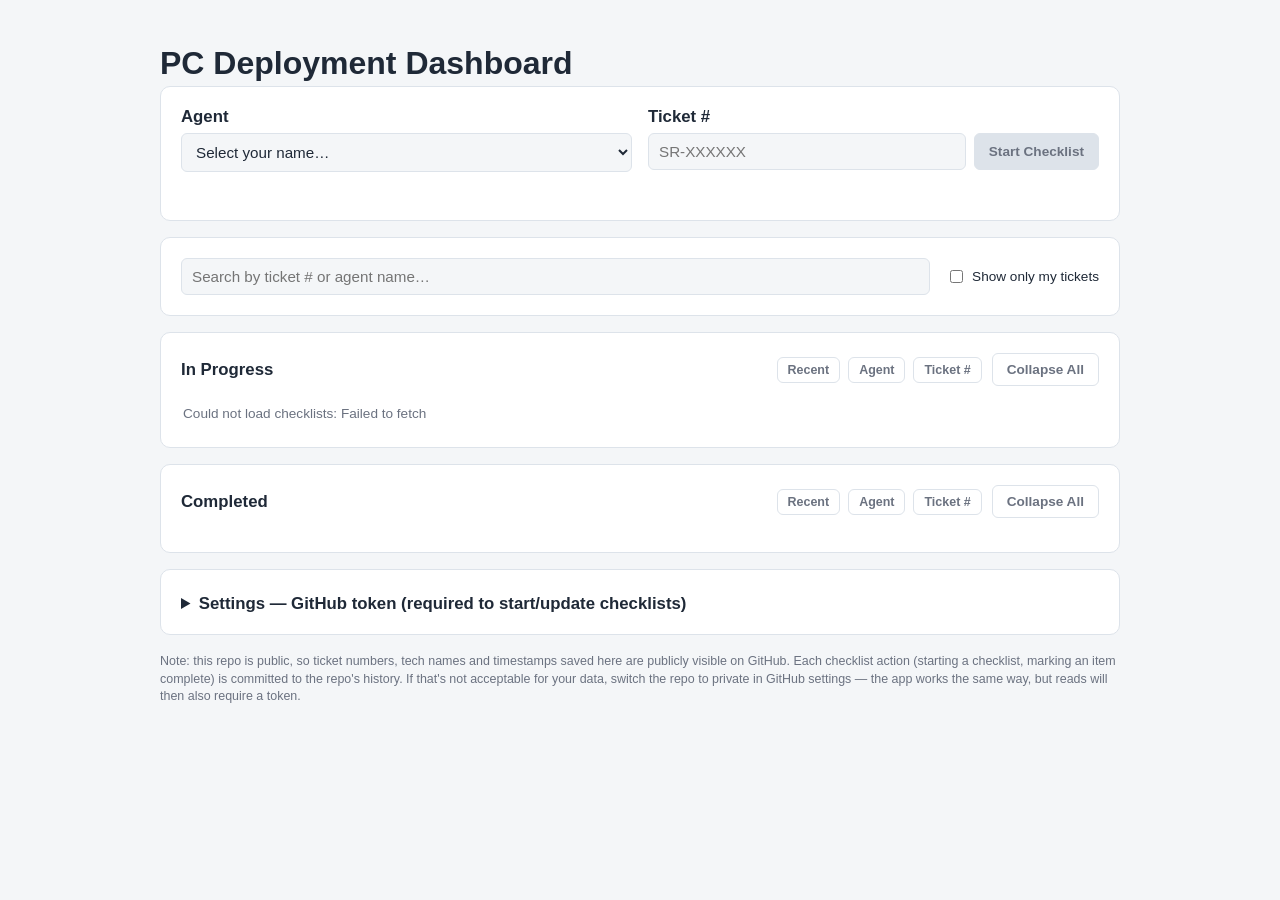
==== index.html @ 16d30207 "Add delete/search/filter/accessibility improvements - Group headers are real, keyboard-focusable <bu" ====
<!DOCTYPE html>
<html lang="en">
<head>
<meta charset="UTF-8">
<meta name="viewport" content="width=device-width, initial-scale=1.0">
<title>PC Deployment Dashboard</title>
<link rel="stylesheet" href="assets/style.css?v=4">
</head>
<body>
<div class="wrap">
  <h1>PC Deployment Dashboard</h1>

  <div class="card">
    <div class="top-row">
      <div class="top-col">
        <label class="field-label" for="techName">Agent</label>
        <select id="techName">
          <option value="">Select your name…</option>
        </select>
      </div>

      <div class="top-col">
        <label class="field-label" for="ticketInput">Ticket #</label>
        <div class="input-with-btn">
          <input type="text" id="ticketInput" placeholder="SR-XXXXXX">
          <button id="startBtn" type="button" disabled>Start Checklist</button>
        </div>
        <div class="empty-note" id="ticketPreview"></div>
        <span id="startError" class="error-note"></span>
      </div>

    </div>
  </div>

  <div class="card">
    <div class="search-row">
      <input type="text" id="searchInput" placeholder="Search by ticket # or agent name…">
      <label class="checkbox-label">
        <input type="checkbox" id="myTicketsOnly">
        Show only my tickets
      </label>
    </div>
  </div>

  <div class="card">
    <div class="section-header-row">
      <h2 id="inProgressHeading">In Progress</h2>
      <div class="section-controls">
        <div class="sort-buttons small" data-section="inProgress">
          <button type="button" class="sort-btn" data-sort="recent">Recent</button>
          <button type="button" class="sort-btn" data-sort="tech">Agent</button>
          <button type="button" class="sort-btn" data-sort="ticket">Ticket #</button>
        </div>
        <button class="secondary" type="button" id="inProgressToggleAllBtn">Collapse All</button>
      </div>
    </div>
    <ul class="ticket-list" id="inProgressList"></ul>
    <div class="empty-note" id="inProgressEmpty" style="display:none;">Nothing in Progress right now.</div>
  </div>

  <div class="card">
    <div class="section-header-row">
      <h2 id="completedHeading">Completed</h2>
      <div class="section-controls">
        <div class="sort-buttons small" data-section="completed">
          <button type="button" class="sort-btn" data-sort="recent">Recent</button>
          <button type="button" class="sort-btn" data-sort="tech">Agent</button>
          <button type="button" class="sort-btn" data-sort="ticket">Ticket #</button>
        </div>
        <button class="secondary" type="button" id="completedToggleAllBtn">Collapse All</button>
      </div>
    </div>
    <ul class="ticket-list" id="completedList"></ul>
    <div class="empty-note" id="completedEmpty" style="display:none;">No completed checklists yet.</div>
  </div>

  <div class="card">
    <details class="settings">
      <summary>Settings &mdash; GitHub token (required to start/update checklists)</summary>
      <p>
        Reads work without a token since this repo is public. To create or update a checklist, each tech needs a
        GitHub <strong>fine-grained personal access token</strong> scoped only to this repository with
        <strong>Contents: Read and write</strong> permission. Create one at
        <a href="https://github.com/settings/personal-access-tokens/new" target="_blank" rel="noopener">github.com/settings/personal-access-tokens/new</a>,
        then paste it below. It is stored only in this browser's local storage, never sent anywhere except to GitHub's API.
      </p>
      <label class="field-label" for="tokenInput">GitHub token</label>
      <input type="password" id="tokenInput" placeholder="github_pat_...">
      <div class="actions-row" style="margin-top:12px;">
        <span id="tokenStatus" class="empty-note"></span>
        <button class="secondary" id="saveTokenBtn" type="button">Save token</button>
      </div>
    </details>
  </div>

  <p class="footnote" id="statusNote"></p>
  <p class="footnote">
    Note: this repo is public, so ticket numbers, tech names and timestamps saved here are publicly visible on GitHub.
    Each checklist action (starting a checklist, marking an item complete) is committed to the repo's history.
    If that's not acceptable for your data, switch the repo to private in GitHub settings &mdash; the app works the
    same way, but reads will then also require a token.
  </p>
</div>

<script src="assets/github-store.js?v=3"></script>
<script src="assets/pc-deployment-items.js?v=2"></script>
<script src="assets/staff.js?v=2"></script>
<script>
  const techInput = document.getElementById('techName');
  STAFF_NAMES.forEach((name) => {
    const opt = document.createElement('option');
    opt.value = name;
    opt.textContent = name;
    techInput.appendChild(opt);
  });

  const tokenInput = document.getElementById('tokenInput');
  const tokenStatus = document.getElementById('tokenStatus');
  function refreshTokenStatus() {
    tokenStatus.textContent = PCStore.getToken() ? 'Token saved in this browser.' : 'No token saved — reads only.';
  }
  tokenInput.value = PCStore.getToken();
  refreshTokenStatus();
  document.getElementById('saveTokenBtn').addEventListener('click', () => {
    PCStore.setToken(tokenInput.value.trim());
    refreshTokenStatus();
  });

  const startError = document.getElementById('startError');
  const statusNote = document.getElementById('statusNote');

  function timeAgo(iso) {
    if (!iso) return '';
    return new Date(iso).toLocaleString();
  }

  function renderTicketRow(entry, hideAgent) {
    const a = document.createElement('a');
    a.className = 'ticket-row' + (entry.status === 'completed' ? ' completed' : '');
    a.href = `checklist.html?ticket=${encodeURIComponent(entry.ticket)}`;

    const left = document.createElement('div');
    const id = document.createElement('div');
    id.className = 'ticket-id';
    id.textContent = entry.ticket;
    left.appendChild(id);
    const sub = document.createElement('div');
    sub.className = 'ticket-sub';
    const doneCount = `${entry.doneCount || 0}/${entry.totalCount || PC_DEPLOYMENT_ITEMS.length} done`;
    const startedBy = `started by ${entry.createdBy || 'unknown'}`;
    const updated = `updated ${timeAgo(entry.updatedAt)}`;
    sub.textContent = [doneCount, ...(hideAgent ? [] : [startedBy]), updated].join(' · ');
    left.appendChild(sub);
    a.appendChild(left);

    const badge = document.createElement('span');
    badge.className = 'badge ' + (entry.status === 'completed' ? 'completed' : 'in-progress');
    badge.textContent = entry.status === 'completed' ? 'Completed' : 'In Progress';
    a.appendChild(badge);

    return a;
  }

  const sortState = { inProgress: 'tech', completed: 'tech' };
  const sectionExpandDefault = { inProgress: true, completed: false };

  function setActiveSortButtons() {
    document.querySelectorAll('.sort-buttons[data-section]').forEach((group) => {
      const section = group.dataset.section;
      group.querySelectorAll('.sort-btn').forEach((btn) => {
        btn.classList.toggle('active', btn.dataset.sort === sortState[section]);
      });
    });
  }

  function updateToggleAllLabel(sectionKey) {
    const btn = document.getElementById(sectionKey + 'ToggleAllBtn');
    btn.style.display = sortState[sectionKey] === 'tech' ? '' : 'none';
    btn.textContent = sectionExpandDefault[sectionKey] ? 'Collapse All' : 'Expand All';
  }

  const inProgressList = document.getElementById('inProgressList');
  const completedList = document.getElementById('completedList');
  let cached = { inProgress: [], completed: [] };

  const groupExpanded = {};
  function isGroupExpanded(sectionKey, agent) {
    const key = sectionKey + '::' + agent;
    if (!(key in groupExpanded)) groupExpanded[key] = sectionExpandDefault[sectionKey];
    return groupExpanded[key];
  }
  function toggleGroupExpanded(sectionKey, agent) {
    groupExpanded[sectionKey + '::' + agent] = !isGroupExpanded(sectionKey, agent);
    renderAll();
  }
  function setSectionExpandAll(sectionKey, expanded) {
    Object.keys(groupExpanded).forEach((key) => {
      if (key.startsWith(sectionKey + '::')) groupExpanded[key] = expanded;
    });
    sectionExpandDefault[sectionKey] = expanded;
    renderAll();
  }

  function renderList(container, entries, sortBy, sectionKey) {
    container.innerHTML = '';
    if (sortBy === 'tech') {
      const sorted = entries.slice().sort((a, b) => {
        const techCompare = (a.createdBy || '').localeCompare(b.createdBy || '');
        if (techCompare !== 0) return techCompare;
        return (b.updatedAt || '').localeCompare(a.updatedAt || '');
      });
      const groups = {};
      sorted.forEach((entry) => {
        const tech = entry.createdBy || 'Unknown';
        (groups[tech] = groups[tech] || []).push(entry);
      });
      Object.keys(groups).forEach((tech) => {
        const groupEntries = groups[tech];
        const expanded = isGroupExpanded(sectionKey, tech);
        const header = document.createElement('button');
        header.type = 'button';
        header.className = 'group-header group-header-toggle';
        header.textContent = `${expanded ? '▾' : '▸'} ${tech} (${groupEntries.length})`;
        header.setAttribute('aria-expanded', String(expanded));
        header.addEventListener('click', () => toggleGroupExpanded(sectionKey, tech));
        container.appendChild(header);
        if (expanded) {
          groupEntries.forEach((entry) => container.appendChild(renderTicketRow(entry, true)));
        }
      });
    } else if (sortBy === 'ticket') {
      entries
        .slice()
        .sort((a, b) => (a.ticket || '').localeCompare(b.ticket || ''))
        .forEach((entry) => container.appendChild(renderTicketRow(entry)));
    } else {
      entries
        .slice()
        .sort((a, b) => (b.updatedAt || '').localeCompare(a.updatedAt || ''))
        .forEach((entry) => container.appendChild(renderTicketRow(entry)));
    }
  }

  const searchInput = document.getElementById('searchInput');
  const myTicketsOnly = document.getElementById('myTicketsOnly');

  function applyFilters(list) {
    let filtered = list;
    if (myTicketsOnly.checked && techInput.value) {
      filtered = filtered.filter((c) => c.createdBy === techInput.value);
    }
    const q = searchInput.value.trim().toLowerCase();
    if (q) {
      filtered = filtered.filter((c) =>
        c.ticket.toLowerCase().includes(q) || (c.createdBy || '').toLowerCase().includes(q)
      );
    }
    return filtered;
  }

  function updateEmptyNote(id, filteredLen, cachedLen, defaultMsg) {
    const el = document.getElementById(id);
    el.style.display = filteredLen ? 'none' : 'block';
    el.textContent = !filteredLen && cachedLen ? 'No tickets match your search/filter.' : defaultMsg;
  }

  function renderAll() {
    setActiveSortButtons();
    updateToggleAllLabel('inProgress');
    updateToggleAllLabel('completed');
    const filteredInProgress = applyFilters(cached.inProgress);
    const filteredCompleted = applyFilters(cached.completed);
    document.getElementById('inProgressHeading').textContent = `In Progress (${filteredInProgress.length})`;
    document.getElementById('completedHeading').textContent = `Completed (${filteredCompleted.length})`;
    renderList(inProgressList, filteredInProgress, sortState.inProgress, 'inProgress');
    renderList(completedList, filteredCompleted, sortState.completed, 'completed');
    updateEmptyNote('inProgressEmpty', filteredInProgress.length, cached.inProgress.length, 'Nothing in Progress right now.');
    updateEmptyNote('completedEmpty', filteredCompleted.length, cached.completed.length, 'No completed checklists yet.');
  }

  searchInput.addEventListener('input', renderAll);
  myTicketsOnly.addEventListener('change', renderAll);

  document.querySelectorAll('.sort-buttons[data-section] .sort-btn').forEach((btn) => {
    btn.addEventListener('click', () => {
      const section = btn.closest('.sort-buttons[data-section]').dataset.section;
      sortState[section] = btn.dataset.sort;
      loadDashboard();
    });
  });

  ['inProgress', 'completed'].forEach((section) => {
    document.getElementById(section + 'ToggleAllBtn').addEventListener('click', () => {
      setSectionExpandAll(section, !sectionExpandDefault[section]);
    });
  });

  async function loadDashboard() {
    statusNote.textContent = 'Loading checklists from GitHub…';
    try {
      const index = await PCStore.loadIndex();
      const checklists = index.checklists || [];
      cached.inProgress = checklists.filter((c) => c.status !== 'completed');
      cached.completed = checklists.filter((c) => c.status === 'completed');
      renderAll();
      statusNote.textContent = `Last refreshed ${new Date().toLocaleString()}.`;
    } catch (e) {
      statusNote.textContent = '';
      startError.textContent = '';
      document.getElementById('inProgressEmpty').textContent = `Could not load checklists: ${e.message}`;
      document.getElementById('inProgressEmpty').style.display = 'block';
    }
  }

  window.addEventListener('focus', loadDashboard);

  const ticketInput = document.getElementById('ticketInput');
  const ticketPreview = document.getElementById('ticketPreview');
  function buildTicketId() {
    const tech = techInput.value.trim();
    const num = ticketInput.value.trim();
    if (!tech || !num) return '';
    return PCStore.sanitizeTicket(`${tech}-${num}`);
  }
  const startBtn = document.getElementById('startBtn');
  function updateStartButtonState() {
    startBtn.disabled = !buildTicketId();
  }
  function updateTicketPreview() {
    const id = buildTicketId();
    ticketPreview.textContent = id ? `Will be saved as: ${id}` : '';
    updateStartButtonState();
  }
  techInput.addEventListener('change', updateTicketPreview);
  ticketInput.addEventListener('input', updateTicketPreview);
  updateStartButtonState();

  function findSimilarTickets(numRaw, excludeTicket) {
    const digits = (numRaw.match(/\d+/g) || []).join('');
    if (!digits) return [];
    return [...cached.inProgress, ...cached.completed].filter((c) => {
      if (c.ticket === excludeTicket) return false;
      const cDigits = (c.ticket.match(/\d+/g) || []).join('');
      return cDigits && cDigits === digits;
    });
  }

  startBtn.addEventListener('click', async () => {
    startError.textContent = '';
    const tech = techInput.value.trim();
    const ticket = buildTicketId();

    if (!tech) { startError.textContent = 'Enter your name first.'; return; }
    if (!ticket) { startError.textContent = 'Enter a valid ticket number.'; return; }
    if (!PCStore.getToken()) { startError.textContent = 'Add a GitHub token in Settings to start a checklist.'; return; }

    const btn = startBtn;
    btn.disabled = true;
    btn.textContent = 'Working…';
    try {
      const existing = await PCStore.loadChecklist(ticket);
      if (!existing) {
        const similar = findSimilarTickets(ticketInput.value.trim(), ticket);
        if (similar.length) {
          const list = similar.map((c) => `${c.ticket} (started by ${c.createdBy || 'unknown'})`).join(', ');
          if (!confirm(`A similar ticket number already exists: ${list}. Start a new checklist anyway?`)) {
            btn.textContent = 'Start Checklist';
            updateStartButtonState();
            return;
          }
        }
        const now = new Date().toISOString();
        const defaultItems = PC_DEPLOYMENT_ITEMS.map((i) => ({ ...i, done: false, by: null, at: null }));
        await PCStore.saveChecklist(
          ticket,
          () => ({ ticket, createdBy: tech, createdAt: now, items: defaultItems }),
          `Start checklist ${ticket}`
        );
        await PCStore.upsertIndexEntry({
          ticket,
          status: 'in_progress',
          createdBy: tech,
          createdAt: now,
          updatedAt: now,
          doneCount: 0,
          totalCount: defaultItems.length,
        });
      }
      window.location.href = `checklist.html?ticket=${encodeURIComponent(ticket)}`;
    } catch (e) {
      startError.textContent = e.message;
    } finally {
      btn.textContent = 'Start Checklist';
      updateStartButtonState();
    }
  });

  loadDashboard();
</script>
</body>
</html>
---- assets/style.css ----
:root {
  --bg: #f4f6f8;
  --card-bg: #ffffff;
  --border: #dde3ea;
  --text: #1f2937;
  --muted: #6b7280;
  --accent: #2563eb;
  --accent-dark: #1d4ed8;
  --done-bg: #ecfdf5;
  --done-border: #10b981;
  --done-text: #047857;
  --warn-bg: #fffbeb;
  --warn-border: #f59e0b;
  --warn-text: #b45309;
  --error-text: #dc2626;
}
@media (prefers-color-scheme: dark) {
  :root {
    --bg: #111827;
    --card-bg: #1f2937;
    --border: #374151;
    --text: #f3f4f6;
    --muted: #9ca3af;
    --accent: #3b82f6;
    --accent-dark: #60a5fa;
    --done-bg: #052e21;
    --done-border: #10b981;
    --done-text: #34d399;
    --warn-bg: #3f2d07;
    --warn-border: #f59e0b;
    --warn-text: #fbbf24;
    --error-text: #f87171;
  }
}
* { box-sizing: border-box; }
body {
  margin: 0;
  padding: 24px;
  font-family: -apple-system, BlinkMacSystemFont, "Segoe UI", Roboto, Helvetica, Arial, sans-serif;
  background: var(--bg);
  color: var(--text);
}
.wrap { max-width: 960px; margin: 0 auto; }
h1 { font-size: 2rem; margin-bottom: 4px; }
.subtitle { color: var(--muted); margin-top: 0; margin-bottom: 20px; font-size: 0.9rem; }
a { color: var(--accent); }

.card {
  background: var(--card-bg);
  border: 1px solid var(--border);
  border-radius: 10px;
  padding: 20px;
  margin-bottom: 16px;
}
.card h2 { font-size: 1.05rem; margin-top: 0; margin-bottom: 14px; }

.top-row { display: flex; gap: 16px; flex-wrap: wrap; }
.top-col { flex: 1; min-width: 170px; }

label.field-label {
  display: block;
  font-size: 1.05rem;
  font-weight: 700;
  color: var(--text);
  margin-bottom: 6px;
}
input[type="text"], input[type="email"], input[type="password"] {
  width: 100%;
  padding: 9px 10px;
  border: 1px solid var(--border);
  border-radius: 6px;
  background: var(--bg);
  color: var(--text);
  font-size: 0.95rem;
}
select {
  width: 100%;
  padding: 9px 10px;
  border: 1px solid var(--border);
  border-radius: 6px;
  background: var(--bg);
  color: var(--text);
  font-size: 0.95rem;
}

.progress-row { display: flex; align-items: center; gap: 12px; margin-bottom: 4px; }
.progress-track { flex: 1; height: 8px; border-radius: 4px; background: var(--border); overflow: hidden; }
.progress-fill { height: 100%; background: var(--accent); width: 0%; transition: width 0.25s ease; }
.progress-label { font-size: 0.85rem; color: var(--muted); white-space: nowrap; }

ul.checklist, ul.ticket-list { list-style: none; margin: 0; padding: 0; }
.item {
  display: flex;
  align-items: flex-start;
  justify-content: space-between;
  gap: 12px;
  padding: 14px;
  border: 1px solid var(--border);
  border-radius: 8px;
  margin-bottom: 10px;
  background: var(--bg);
}
.item.done { background: var(--done-bg); border-color: var(--done-border); }
.item-main { flex: 1; }
.item-text { font-size: 0.95rem; }
.item-meta { margin-top: 6px; font-size: 0.78rem; color: var(--done-text); display: none; }
.item.done .item-meta { display: block; }
.item-tag {
  display: inline-block;
  margin-top: 6px;
  font-size: 0.72rem;
  font-weight: 600;
  background: var(--warn-bg);
  color: var(--warn-text);
  border: 1px solid var(--warn-border);
  border-radius: 4px;
  padding: 1px 7px;
}
.item-step { margin-top: 6px; font-size: 0.86rem; color: var(--muted); line-height: 1.45; }
.item-steps { margin: 6px 0 0; padding-left: 18px; font-size: 0.86rem; color: var(--muted); line-height: 1.55; }
.item-steps li { margin-bottom: 2px; }
.item-links { margin-top: 8px; display: flex; flex-wrap: wrap; gap: 12px; }
.item-links a { font-size: 0.8rem; }

.ticket-row {
  display: flex;
  align-items: center;
  justify-content: space-between;
  gap: 12px;
  padding: 12px 14px;
  border: 1px solid var(--border);
  border-radius: 8px;
  margin-bottom: 8px;
  background: var(--bg);
  text-decoration: none;
  color: inherit;
}
.ticket-row:hover { border-color: var(--accent); }
.ticket-id { font-weight: 600; font-size: 0.95rem; }
.ticket-sub { font-size: 0.78rem; color: var(--muted); margin-top: 2px; }
.ticket-row.completed .ticket-id { color: var(--done-text); }
.badge {
  font-size: 0.72rem;
  font-weight: 700;
  padding: 3px 8px;
  border-radius: 999px;
  white-space: nowrap;
}
.badge.in-progress { background: var(--warn-bg); color: var(--warn-text); border: 1px solid var(--warn-border); }
.badge.completed { background: var(--done-bg); color: var(--done-text); border: 1px solid var(--done-border); }

.group-header {
  font-size: 0.78rem;
  font-weight: 700;
  color: var(--text);
  text-transform: uppercase;
  letter-spacing: 0.03em;
  margin: 16px 0 6px;
}
.group-header:first-child { margin-top: 0; }
.group-header-toggle {
  cursor: pointer;
  user-select: none;
  display: block;
  width: 100%;
  text-align: left;
  background: none;
  border: none;
  padding: 0;
  font-family: inherit;
}
.group-header-toggle:hover { color: var(--text); }
.group-header-toggle:focus-visible { outline: 2px solid var(--accent); outline-offset: 2px; }

button {
  font-size: 0.85rem;
  font-weight: 600;
  padding: 8px 14px;
  border-radius: 6px;
  border: 1px solid var(--accent);
  background: var(--accent);
  color: white;
  cursor: pointer;
  white-space: nowrap;
}
button:hover { background: var(--accent-dark); border-color: var(--accent-dark); }
button:disabled { background: transparent; color: var(--done-text); border-color: var(--done-border); cursor: default; }
button.secondary { background: transparent; color: var(--muted); border-color: var(--border); }
button.secondary:hover { background: var(--border); color: var(--text); }
button.danger { background: transparent; color: var(--error-text); border-color: var(--error-text); }
button.danger:hover { background: var(--error-text); color: white; }

.input-with-btn { display: flex; gap: 8px; align-items: stretch; }
.input-with-btn input { flex: 1; }
#startBtn:disabled { background: var(--border); color: var(--muted); border-color: var(--border); cursor: not-allowed; }

.actions-row { display: flex; justify-content: space-between; align-items: center; gap: 12px; flex-wrap: wrap; }

.sort-buttons { display: flex; gap: 8px; }
.sort-btn {
  flex: 1;
  background: transparent;
  color: var(--muted);
  border: 1px solid var(--border);
}
.sort-btn:hover { background: var(--border); color: var(--text); }
.sort-btn.active { background: var(--accent); color: white; border-color: var(--accent); }

.sort-buttons.small .sort-btn { padding: 5px 10px; font-size: 0.78rem; flex: none; }

.search-row { display: flex; align-items: center; gap: 16px; flex-wrap: wrap; }
.search-row input[type="text"] { flex: 1; min-width: 220px; }
.checkbox-label {
  display: flex;
  align-items: center;
  gap: 6px;
  font-size: 0.85rem;
  color: var(--text);
  white-space: nowrap;
  cursor: pointer;
}
.checkbox-label input[type="checkbox"] { width: auto; cursor: pointer; }

.section-header-row {
  display: flex;
  justify-content: space-between;
  align-items: center;
  flex-wrap: wrap;
  gap: 12px;
  margin-bottom: 14px;
}
.section-header-row h2 { margin: 0; }
.section-controls { display: flex; align-items: center; gap: 10px; flex-wrap: wrap; }

.empty-note { font-size: 0.85rem; color: var(--muted); padding: 6px 2px; }
.error-note { font-size: 0.85rem; color: var(--error-text); padding: 6px 2px; }
.footnote { font-size: 0.78rem; color: var(--muted); margin-top: 18px; line-height: 1.4; }

.all-checklists-link {
  font-size: 0.8rem;
  font-weight: 700;
  text-transform: uppercase;
  letter-spacing: 0.03em;
  margin: 0 0 16px;
}
.all-checklists-link:last-child { margin: 18px 0 0; }

details.settings summary { cursor: pointer; font-weight: 700; font-size: 1.05rem; }
details.settings { margin-top: 4px; }
details.settings p { font-size: 0.82rem; color: var(--muted); line-height: 1.5; }


.print-only { display: none; }

@media print {
  body { background: #fff; padding: 0; }
  .no-print { display: none !important; }
  .print-only { display: block; }
  .card { border: none; padding: 0; margin-bottom: 14px; break-inside: avoid; }
  h1 { font-size: 1.2rem; }
  #printMeta { font-size: 0.85rem; color: #444; margin-bottom: 16px; }
  .item { border: 1px solid #ccc; background: #fff; break-inside: avoid; }
  .item.done { background: #fff; }
  .item-meta { display: block !important; }
  .item button { display: none; }
  .item-links a { color: #000; text-decoration: underline; }
  .item-links a::after { content: " (" attr(href) ")"; font-size: 0.75rem; color: #555; }
}
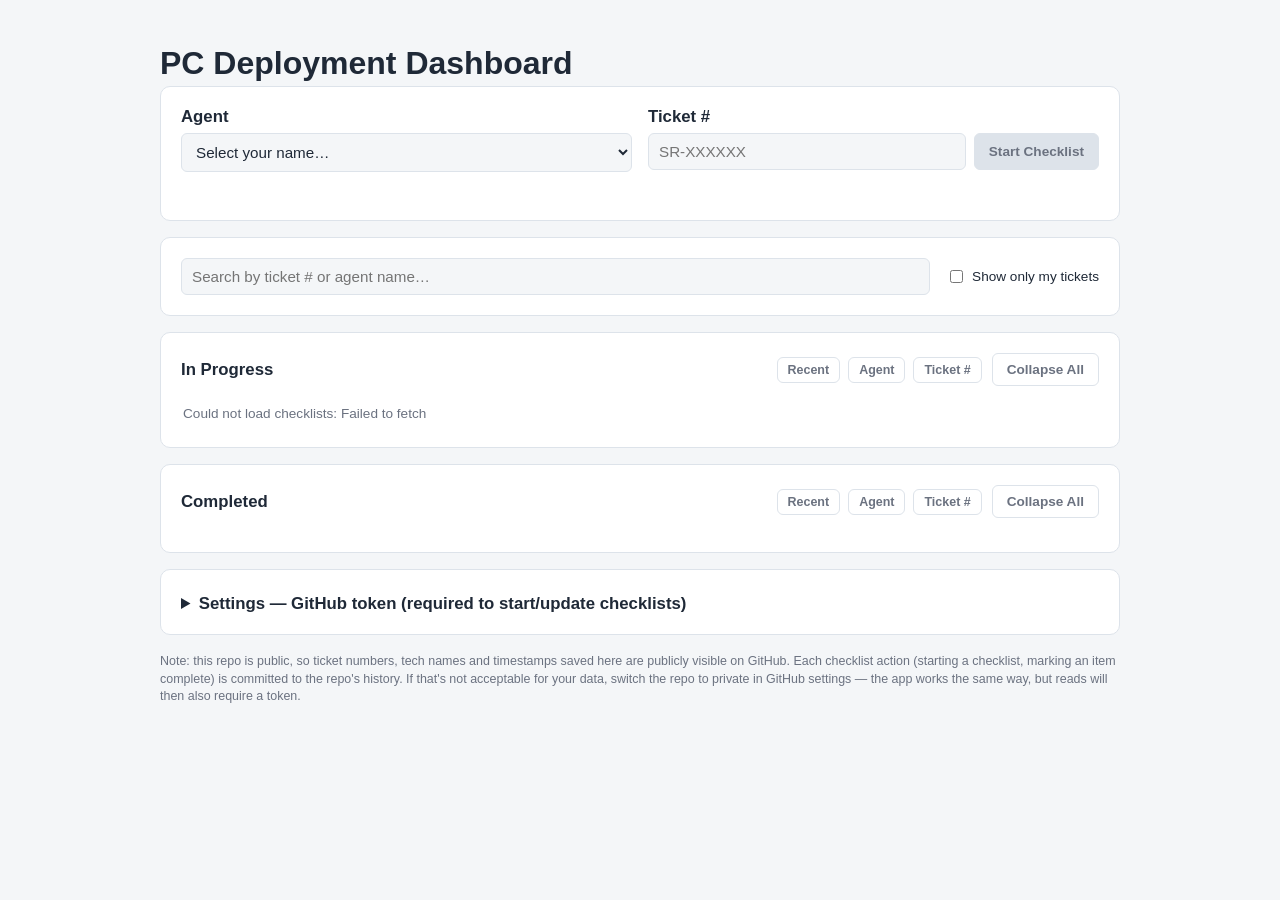
==== commit 99b11edc: "Add bulk-select to mark multiple checklist items complete at once Adds a checkbox per incomplete ite" ====
--- a/index.html
+++ b/index.html
@@ -4,7 +4,7 @@
 <meta charset="UTF-8">
 <meta name="viewport" content="width=device-width, initial-scale=1.0">
 <title>PC Deployment Dashboard</title>
-<link rel="stylesheet" href="assets/style.css?v=4">
+<link rel="stylesheet" href="assets/style.css?v=5">
 </head>
 <body>
 <div class="wrap">
--- a/assets/style.css
+++ b/assets/style.css
@@ -101,6 +101,8 @@
   background: var(--bg);
 }
 .item.done { background: var(--done-bg); border-color: var(--done-border); }
+.item-select { width: 18px; height: 18px; flex: none; margin-top: 2px; cursor: pointer; }
+.section-select-all { width: 15px; height: 15px; cursor: pointer; margin-right: 8px; vertical-align: -2px; }
 .item-main { flex: 1; }
 .item-text { font-size: 0.95rem; }
 .item-meta { margin-top: 6px; font-size: 0.78rem; color: var(--done-text); display: none; }
@@ -263,6 +265,7 @@
   .item.done { background: #fff; }
   .item-meta { display: block !important; }
   .item button { display: none; }
+  .item-select, .section-select-all { display: none; }
   .item-links a { color: #000; text-decoration: underline; }
   .item-links a::after { content: " (" attr(href) ")"; font-size: 0.75rem; color: #555; }
 }
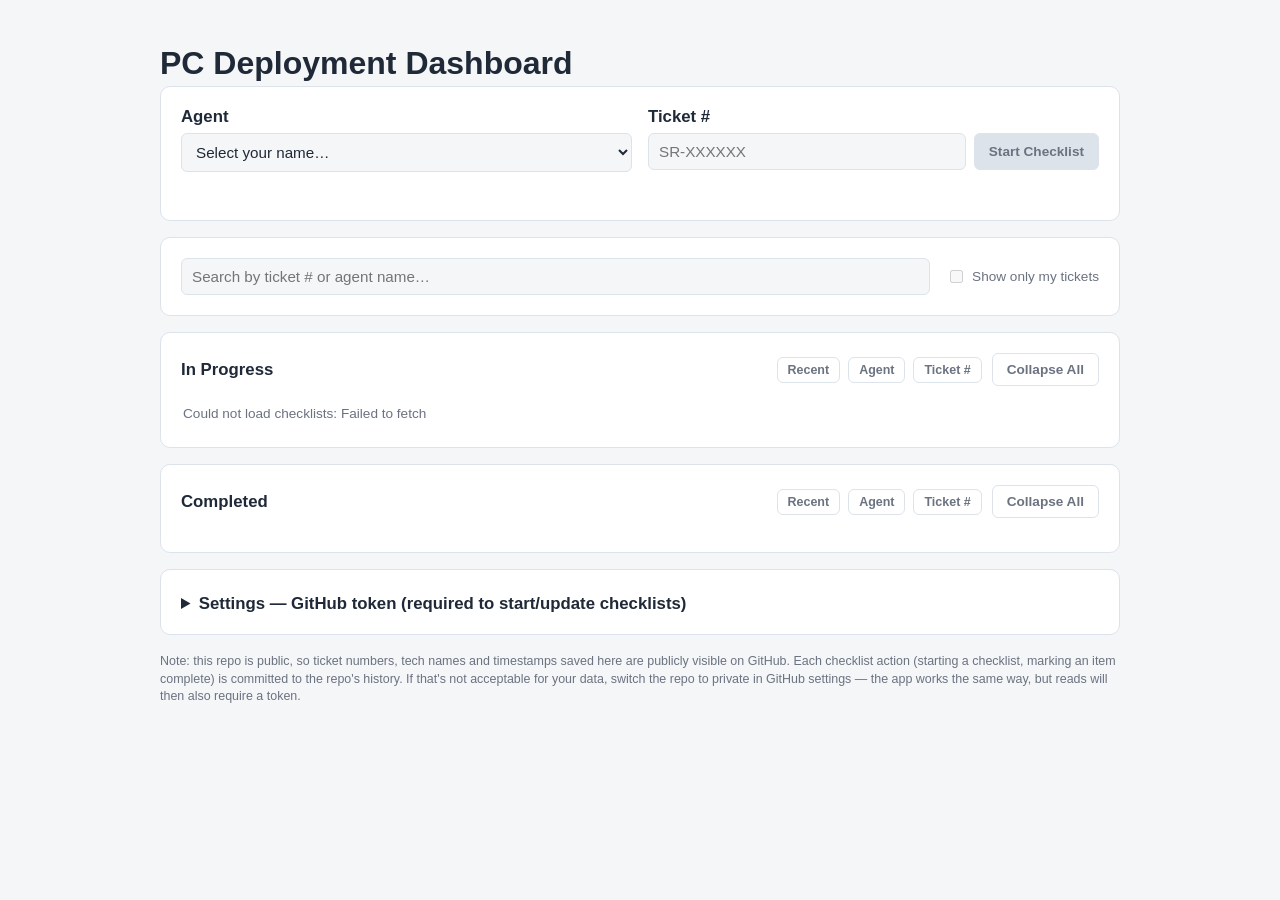
==== commit 6f4ffb7f: "Fix silent no-op on "Show only my tickets" without an Agent selected The filter requires an Agent to" ====
--- a/index.html
+++ b/index.html
@@ -4,7 +4,7 @@
 <meta charset="UTF-8">
 <meta name="viewport" content="width=device-width, initial-scale=1.0">
 <title>PC Deployment Dashboard</title>
-<link rel="stylesheet" href="assets/style.css?v=5">
+<link rel="stylesheet" href="assets/style.css?v=6">
 </head>
 <body>
 <div class="wrap">
@@ -244,6 +244,14 @@
   const searchInput = document.getElementById('searchInput');
   const myTicketsOnly = document.getElementById('myTicketsOnly');
 
+  function updateMyTicketsAvailability() {
+    const hasAgent = !!techInput.value;
+    myTicketsOnly.disabled = !hasAgent;
+    myTicketsOnly.parentElement.classList.toggle('disabled', !hasAgent);
+    myTicketsOnly.parentElement.title = hasAgent ? '' : 'Select your name above first';
+    if (!hasAgent) myTicketsOnly.checked = false;
+  }
+
   function applyFilters(list) {
     let filtered = list;
     if (myTicketsOnly.checked && techInput.value) {
@@ -331,9 +339,14 @@
     ticketPreview.textContent = id ? `Will be saved as: ${id}` : '';
     updateStartButtonState();
   }
-  techInput.addEventListener('change', updateTicketPreview);
+  techInput.addEventListener('change', () => {
+    updateTicketPreview();
+    updateMyTicketsAvailability();
+    renderAll();
+  });
   ticketInput.addEventListener('input', updateTicketPreview);
   updateStartButtonState();
+  updateMyTicketsAvailability();
 
   function findSimilarTickets(numRaw, excludeTicket) {
     const digits = (numRaw.match(/\d+/g) || []).join('');
--- a/assets/style.css
+++ b/assets/style.css
@@ -222,6 +222,8 @@
   cursor: pointer;
 }
 .checkbox-label input[type="checkbox"] { width: auto; cursor: pointer; }
+.checkbox-label.disabled { color: var(--muted); cursor: not-allowed; }
+.checkbox-label input:disabled { cursor: not-allowed; }
 
 .section-header-row {
   display: flex;
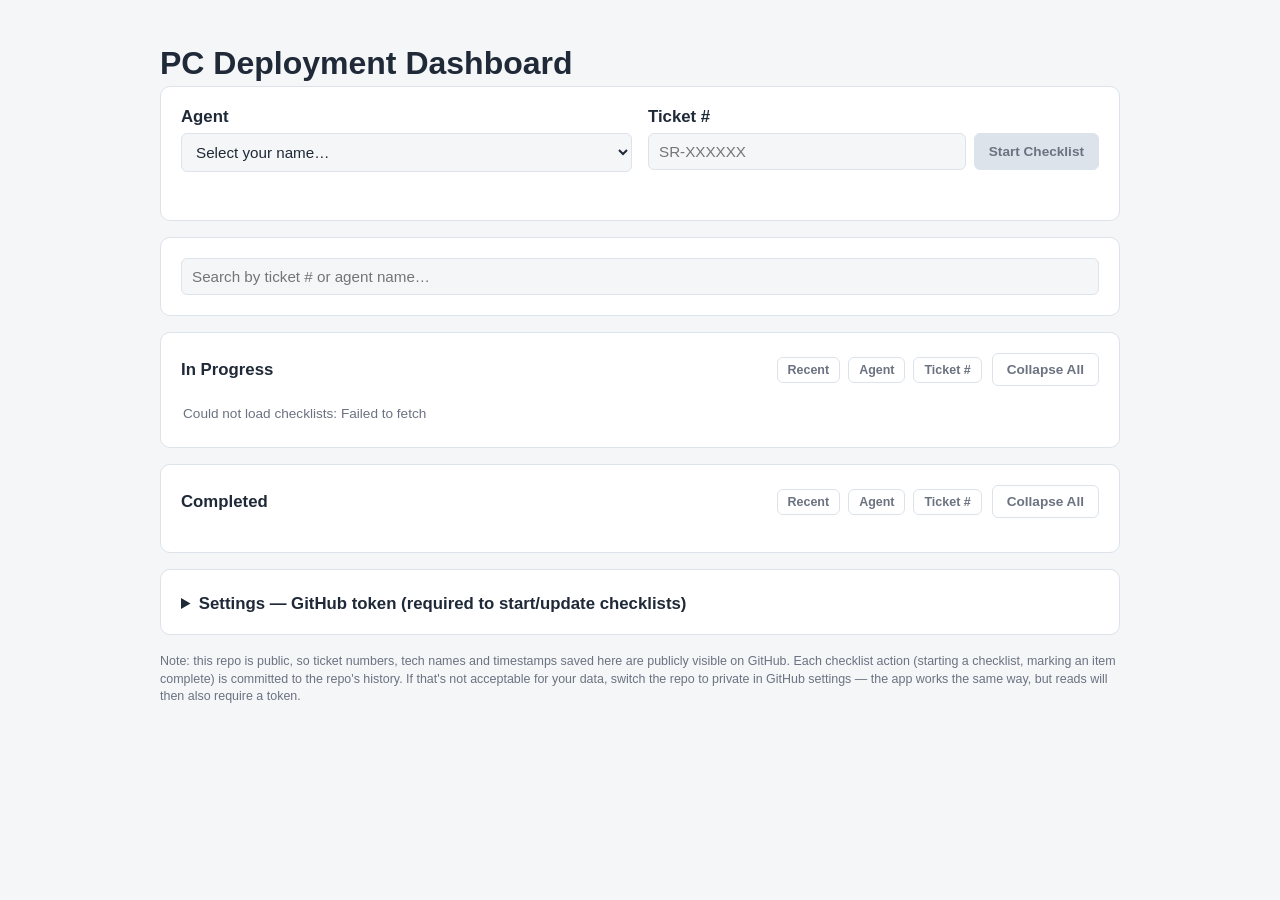
==== commit 5f153b0d: "Remove "Show only my tickets" filter Redundant with typing an agent's name into the search box or us" ====
--- a/index.html
+++ b/index.html
@@ -4,7 +4,7 @@
 <meta charset="UTF-8">
 <meta name="viewport" content="width=device-width, initial-scale=1.0">
 <title>PC Deployment Dashboard</title>
-<link rel="stylesheet" href="assets/style.css?v=6">
+<link rel="stylesheet" href="assets/style.css?v=7">
 </head>
 <body>
 <div class="wrap">
@@ -35,10 +35,6 @@
   <div class="card">
     <div class="search-row">
       <input type="text" id="searchInput" placeholder="Search by ticket # or agent name…">
-      <label class="checkbox-label">
-        <input type="checkbox" id="myTicketsOnly">
-        Show only my tickets
-      </label>
     </div>
   </div>
 
@@ -242,28 +238,13 @@
   }
 
   const searchInput = document.getElementById('searchInput');
-  const myTicketsOnly = document.getElementById('myTicketsOnly');
-
-  function updateMyTicketsAvailability() {
-    const hasAgent = !!techInput.value;
-    myTicketsOnly.disabled = !hasAgent;
-    myTicketsOnly.parentElement.classList.toggle('disabled', !hasAgent);
-    myTicketsOnly.parentElement.title = hasAgent ? '' : 'Select your name above first';
-    if (!hasAgent) myTicketsOnly.checked = false;
-  }
 
   function applyFilters(list) {
-    let filtered = list;
-    if (myTicketsOnly.checked && techInput.value) {
-      filtered = filtered.filter((c) => c.createdBy === techInput.value);
-    }
     const q = searchInput.value.trim().toLowerCase();
-    if (q) {
-      filtered = filtered.filter((c) =>
-        c.ticket.toLowerCase().includes(q) || (c.createdBy || '').toLowerCase().includes(q)
-      );
-    }
-    return filtered;
+    if (!q) return list;
+    return list.filter((c) =>
+      c.ticket.toLowerCase().includes(q) || (c.createdBy || '').toLowerCase().includes(q)
+    );
   }
 
   function updateEmptyNote(id, filteredLen, cachedLen, defaultMsg) {
@@ -287,7 +268,6 @@
   }
 
   searchInput.addEventListener('input', renderAll);
-  myTicketsOnly.addEventListener('change', renderAll);
 
   document.querySelectorAll('.sort-buttons[data-section] .sort-btn').forEach((btn) => {
     btn.addEventListener('click', () => {
@@ -339,14 +319,9 @@
     ticketPreview.textContent = id ? `Will be saved as: ${id}` : '';
     updateStartButtonState();
   }
-  techInput.addEventListener('change', () => {
-    updateTicketPreview();
-    updateMyTicketsAvailability();
-    renderAll();
-  });
+  techInput.addEventListener('change', updateTicketPreview);
   ticketInput.addEventListener('input', updateTicketPreview);
   updateStartButtonState();
-  updateMyTicketsAvailability();
 
   function findSimilarTickets(numRaw, excludeTicket) {
     const digits = (numRaw.match(/\d+/g) || []).join('');
--- a/assets/style.css
+++ b/assets/style.css
@@ -212,18 +212,6 @@
 
 .search-row { display: flex; align-items: center; gap: 16px; flex-wrap: wrap; }
 .search-row input[type="text"] { flex: 1; min-width: 220px; }
-.checkbox-label {
-  display: flex;
-  align-items: center;
-  gap: 6px;
-  font-size: 0.85rem;
-  color: var(--text);
-  white-space: nowrap;
-  cursor: pointer;
-}
-.checkbox-label input[type="checkbox"] { width: auto; cursor: pointer; }
-.checkbox-label.disabled { color: var(--muted); cursor: not-allowed; }
-.checkbox-label input:disabled { cursor: not-allowed; }
 
 .section-header-row {
   display: flex;
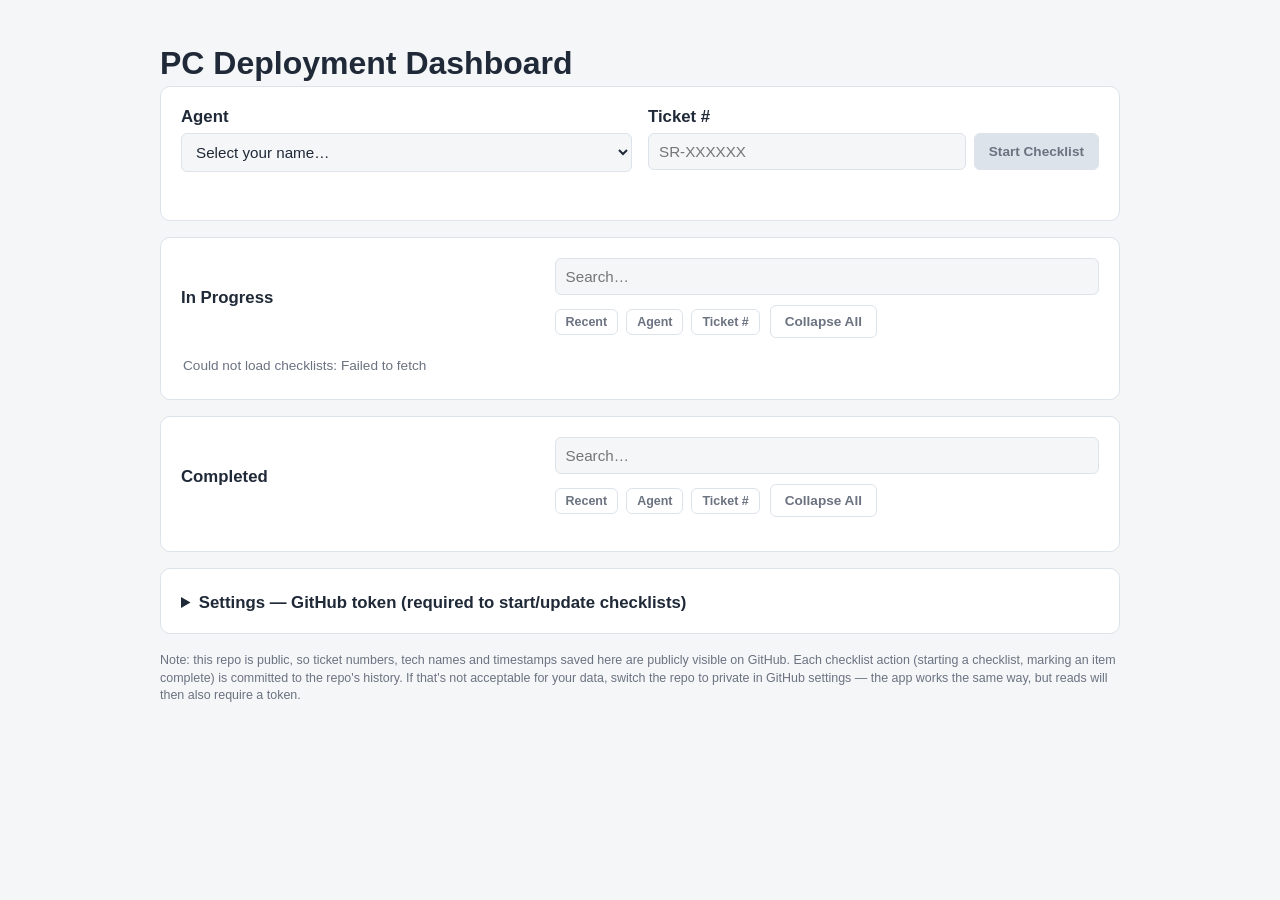
==== commit 3e7f01c3: "Move search inline per-section, compact top-row spacing Replaces the full-width global search bar wi" ====
--- a/index.html
+++ b/index.html
@@ -4,7 +4,7 @@
 <meta charset="UTF-8">
 <meta name="viewport" content="width=device-width, initial-scale=1.0">
 <title>PC Deployment Dashboard</title>
-<link rel="stylesheet" href="assets/style.css?v=7">
+<link rel="stylesheet" href="assets/style.css?v=8">
 </head>
 <body>
 <div class="wrap">
@@ -33,15 +33,10 @@
   </div>
 
   <div class="card">
-    <div class="search-row">
-      <input type="text" id="searchInput" placeholder="Search by ticket # or agent name…">
-    </div>
-  </div>
-
-  <div class="card">
     <div class="section-header-row">
       <h2 id="inProgressHeading">In Progress</h2>
       <div class="section-controls">
+        <input type="text" class="section-search" data-section="inProgress" placeholder="Search…">
         <div class="sort-buttons small" data-section="inProgress">
           <button type="button" class="sort-btn" data-sort="recent">Recent</button>
           <button type="button" class="sort-btn" data-sort="tech">Agent</button>
@@ -58,6 +53,7 @@
     <div class="section-header-row">
       <h2 id="completedHeading">Completed</h2>
       <div class="section-controls">
+        <input type="text" class="section-search" data-section="completed" placeholder="Search…">
         <div class="sort-buttons small" data-section="completed">
           <button type="button" class="sort-btn" data-sort="recent">Recent</button>
           <button type="button" class="sort-btn" data-sort="tech">Agent</button>
@@ -237,10 +233,9 @@
     }
   }
 
-  const searchInput = document.getElementById('searchInput');
-
-  function applyFilters(list) {
-    const q = searchInput.value.trim().toLowerCase();
+  function applyFilters(list, sectionKey) {
+    const input = document.querySelector(`.section-search[data-section="${sectionKey}"]`);
+    const q = input ? input.value.trim().toLowerCase() : '';
     if (!q) return list;
     return list.filter((c) =>
       c.ticket.toLowerCase().includes(q) || (c.createdBy || '').toLowerCase().includes(q)
@@ -257,8 +252,8 @@
     setActiveSortButtons();
     updateToggleAllLabel('inProgress');
     updateToggleAllLabel('completed');
-    const filteredInProgress = applyFilters(cached.inProgress);
-    const filteredCompleted = applyFilters(cached.completed);
+    const filteredInProgress = applyFilters(cached.inProgress, 'inProgress');
+    const filteredCompleted = applyFilters(cached.completed, 'completed');
     document.getElementById('inProgressHeading').textContent = `In Progress (${filteredInProgress.length})`;
     document.getElementById('completedHeading').textContent = `Completed (${filteredCompleted.length})`;
     renderList(inProgressList, filteredInProgress, sortState.inProgress, 'inProgress');
@@ -267,7 +262,9 @@
     updateEmptyNote('completedEmpty', filteredCompleted.length, cached.completed.length, 'No completed checklists yet.');
   }
 
-  searchInput.addEventListener('input', renderAll);
+  document.querySelectorAll('.section-search').forEach((input) => {
+    input.addEventListener('input', renderAll);
+  });
 
   document.querySelectorAll('.sort-buttons[data-section] .sort-btn').forEach((btn) => {
     btn.addEventListener('click', () => {
--- a/assets/style.css
+++ b/assets/style.css
@@ -54,7 +54,7 @@
 }
 .card h2 { font-size: 1.05rem; margin-top: 0; margin-bottom: 14px; }
 
-.top-row { display: flex; gap: 16px; flex-wrap: wrap; }
+.top-row { display: flex; align-items: flex-start; gap: 16px; flex-wrap: wrap; }
 .top-col { flex: 1; min-width: 170px; }
 
 label.field-label {
@@ -210,9 +210,6 @@
 
 .sort-buttons.small .sort-btn { padding: 5px 10px; font-size: 0.78rem; flex: none; }
 
-.search-row { display: flex; align-items: center; gap: 16px; flex-wrap: wrap; }
-.search-row input[type="text"] { flex: 1; min-width: 220px; }
-
 .section-header-row {
   display: flex;
   justify-content: space-between;
@@ -223,6 +220,7 @@
 }
 .section-header-row h2 { margin: 0; }
 .section-controls { display: flex; align-items: center; gap: 10px; flex-wrap: wrap; }
+.section-search { width: 150px; padding: 5px 10px; font-size: 0.78rem; }
 
 .empty-note { font-size: 0.85rem; color: var(--muted); padding: 6px 2px; }
 .error-note { font-size: 0.85rem; color: var(--error-text); padding: 6px 2px; }
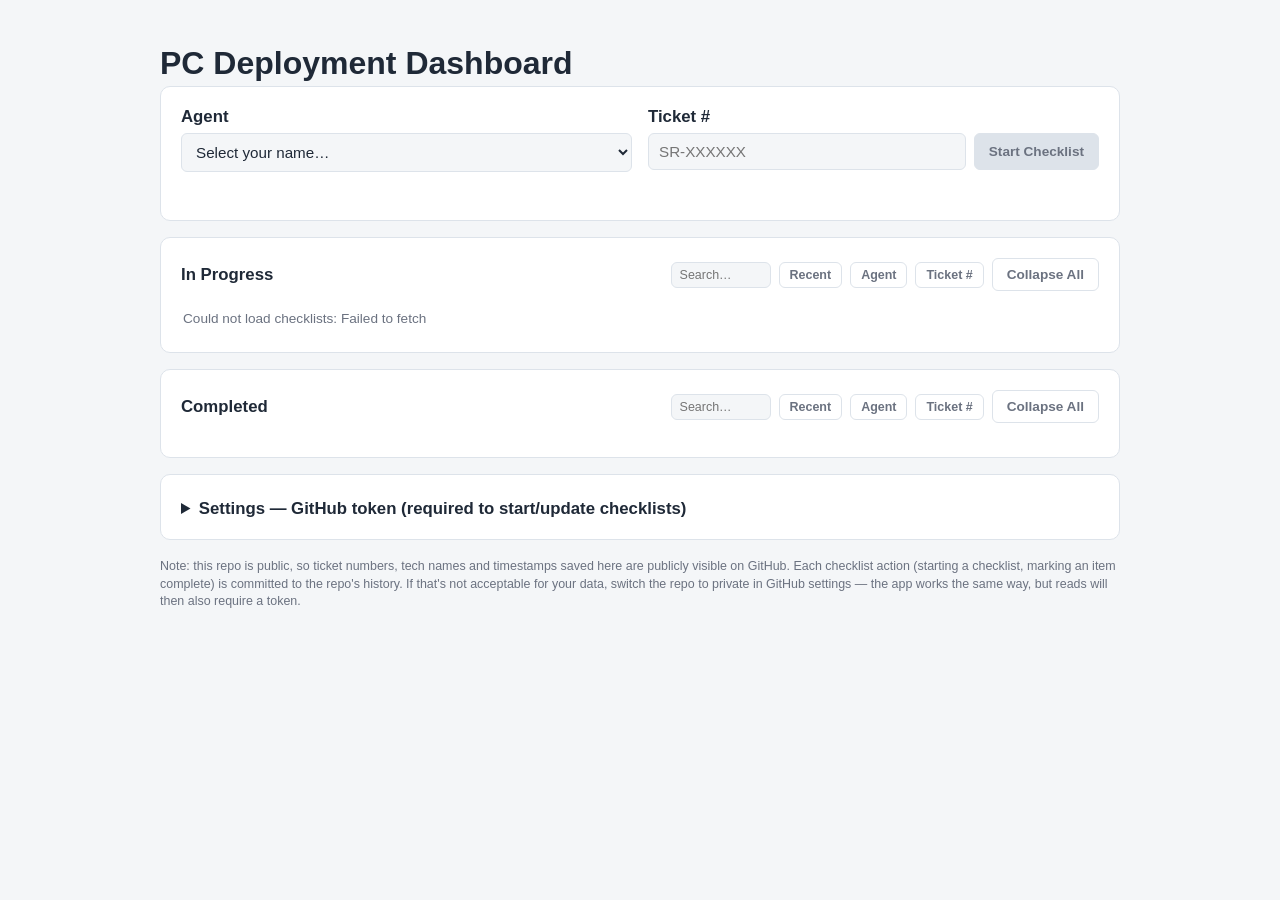
==== commit 554aa898: "Fix search box width CSS specificity bug .section-search { width: 100px } was silently losing to the" ====
--- a/index.html
+++ b/index.html
@@ -4,7 +4,7 @@
 <meta charset="UTF-8">
 <meta name="viewport" content="width=device-width, initial-scale=1.0">
 <title>PC Deployment Dashboard</title>
-<link rel="stylesheet" href="assets/style.css?v=8">
+<link rel="stylesheet" href="assets/style.css?v=9">
 </head>
 <body>
 <div class="wrap">
--- a/assets/style.css
+++ b/assets/style.css
@@ -219,8 +219,8 @@
   margin-bottom: 14px;
 }
 .section-header-row h2 { margin: 0; }
-.section-controls { display: flex; align-items: center; gap: 10px; flex-wrap: wrap; }
-.section-search { width: 150px; padding: 5px 10px; font-size: 0.78rem; }
+.section-controls { display: flex; align-items: center; gap: 8px; flex-wrap: wrap; }
+.section-controls .section-search { width: 100px; flex: none; padding: 5px 8px; font-size: 0.78rem; }
 
 .empty-note { font-size: 0.85rem; color: var(--muted); padding: 6px 2px; }
 .error-note { font-size: 0.85rem; color: var(--error-text); padding: 6px 2px; }
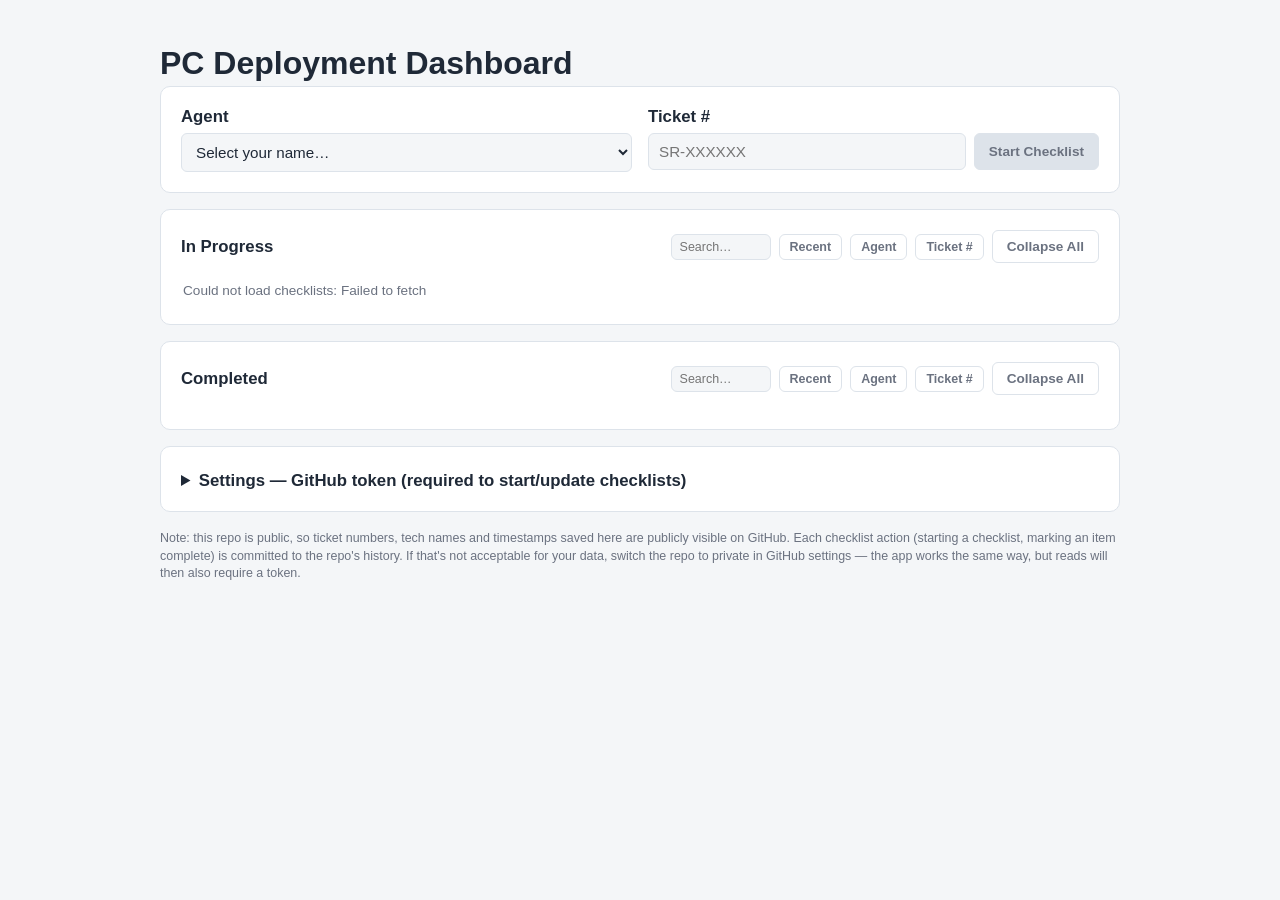
==== commit 2024acf5: "Collapse empty preview/error notes so they don't reserve space #ticketPreview and #startError (and o" ====
--- a/index.html
+++ b/index.html
@@ -4,7 +4,7 @@
 <meta charset="UTF-8">
 <meta name="viewport" content="width=device-width, initial-scale=1.0">
 <title>PC Deployment Dashboard</title>
-<link rel="stylesheet" href="assets/style.css?v=9">
+<link rel="stylesheet" href="assets/style.css?v=10">
 </head>
 <body>
 <div class="wrap">
--- a/assets/style.css
+++ b/assets/style.css
@@ -224,6 +224,7 @@
 
 .empty-note { font-size: 0.85rem; color: var(--muted); padding: 6px 2px; }
 .error-note { font-size: 0.85rem; color: var(--error-text); padding: 6px 2px; }
+.empty-note:empty, .error-note:empty { display: none; }
 .footnote { font-size: 0.78rem; color: var(--muted); margin-top: 18px; line-height: 1.4; }
 
 .all-checklists-link {
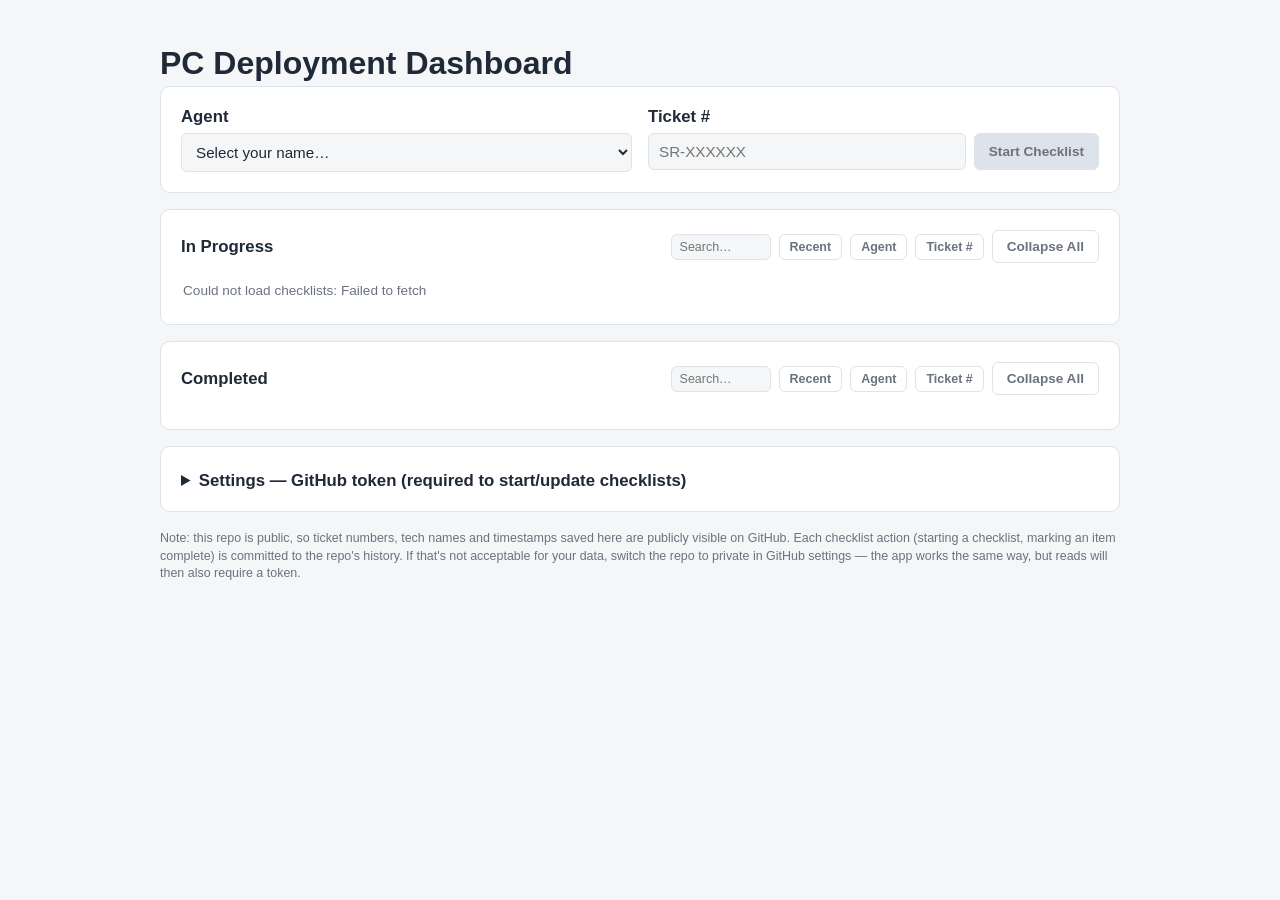
==== commit a38cebb6: "Add "Hide completed items" toggle to the checklist page Defaults to unchecked (shows everything). Wh" ====
--- a/index.html
+++ b/index.html
@@ -4,7 +4,7 @@
 <meta charset="UTF-8">
 <meta name="viewport" content="width=device-width, initial-scale=1.0">
 <title>PC Deployment Dashboard</title>
-<link rel="stylesheet" href="assets/style.css?v=10">
+<link rel="stylesheet" href="assets/style.css?v=11">
 </head>
 <body>
 <div class="wrap">
--- a/assets/style.css
+++ b/assets/style.css
@@ -88,6 +88,17 @@
 .progress-fill { height: 100%; background: var(--accent); width: 0%; transition: width 0.25s ease; }
 .progress-label { font-size: 0.85rem; color: var(--muted); white-space: nowrap; }
 
+.checkbox-label {
+  display: flex;
+  align-items: center;
+  gap: 6px;
+  font-size: 0.85rem;
+  color: var(--text);
+  white-space: nowrap;
+  cursor: pointer;
+}
+.checkbox-label input[type="checkbox"] { width: auto; cursor: pointer; }
+
 ul.checklist, ul.ticket-list { list-style: none; margin: 0; padding: 0; }
 .item {
   display: flex;
